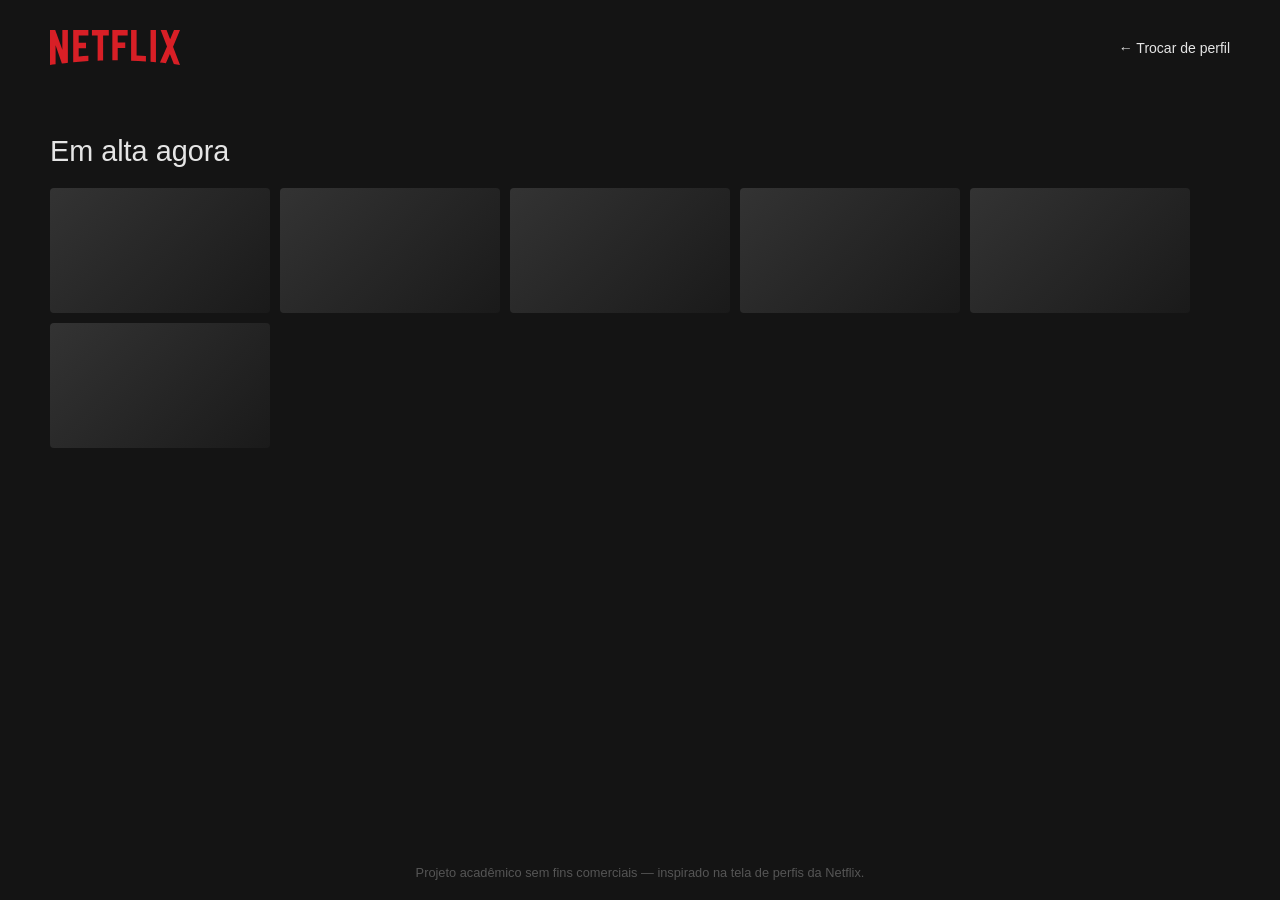
==== navegar.html @ 691b3936 "Cria tela de perfis da Netflix em HTML e CSS Página de seleção de perfis com 4 avatares, tela de nav" ====
<!DOCTYPE html>
<html lang="pt-br">
<head>
  <meta charset="UTF-8">
  <meta name="viewport" content="width=device-width, initial-scale=1.0">
  <title>Netflix - Em alta</title>
  <link rel="stylesheet" href="style.css">
</head>
<body>

  <header class="browse-header">
    <img src="assets/netflix-logo.svg" alt="Netflix" class="logo">
    <a href="index.html" class="back-link">&larr; Trocar de perfil</a>
  </header>

  <main class="browse-page">
    <h1>Em alta agora</h1>
    <div class="row">
      <div class="card"></div>
      <div class="card"></div>
      <div class="card"></div>
      <div class="card"></div>
      <div class="card"></div>
      <div class="card"></div>
    </div>
  </main>

  <footer>
    <p>Projeto acadêmico sem fins comerciais &mdash; inspirado na tela de perfis da Netflix.</p>
  </footer>

</body>
</html>
---- style.css ----
* {
  margin: 0;
  padding: 0;
  box-sizing: border-box;
}

body {
  background-color: #141414;
  color: #ffffff;
  font-family: Helvetica, Arial, sans-serif;
  min-height: 100vh;
  display: flex;
  flex-direction: column;
}

header {
  padding: 30px 50px;
}

.logo {
  height: 35px;
}

.browse-header {
  display: flex;
  justify-content: space-between;
  align-items: center;
}

.back-link {
  color: #e5e5e5;
  text-decoration: none;
  font-size: 14px;
}

.back-link:hover {
  color: #ffffff;
  text-decoration: underline;
}

main {
  flex: 1;
}

.profiles-page {
  display: flex;
  flex-direction: column;
  align-items: center;
  justify-content: center;
  text-align: center;
  padding: 40px 20px;
}

.profiles-page h1 {
  font-size: 2.5rem;
  font-weight: 400;
  margin-bottom: 40px;
}

.profiles-grid {
  display: flex;
  gap: 25px;
  flex-wrap: wrap;
  justify-content: center;
}

.profile {
  text-decoration: none;
  color: #808080;
  display: flex;
  flex-direction: column;
  align-items: center;
  gap: 10px;
  width: 150px;
}

.profile img {
  width: 150px;
  height: 150px;
  border-radius: 8px;
  border: 3px solid transparent;
  transition: border-color 0.2s ease;
}

.profile:hover img {
  border-color: #ffffff;
}

.profile:hover span {
  color: #ffffff;
}

.profile span {
  font-size: 1rem;
}

.avatar-wrap {
  position: relative;
  width: 150px;
  height: 150px;
}

.edit-mode img {
  filter: brightness(0.5);
}

.edit-icon {
  position: absolute;
  top: 50%;
  left: 50%;
  transform: translate(-50%, -50%);
  font-size: 2.5rem;
  color: #ffffff;
}

.add-icon {
  display: flex;
  align-items: center;
  justify-content: center;
  background-color: #2a2a2a;
  border-radius: 8px;
  font-size: 4rem;
  color: #808080;
  border: 3px solid transparent;
}

.add-profile:hover .add-icon {
  border-color: #ffffff;
  color: #ffffff;
}

.manage-profiles-btn {
  margin-top: 50px;
  padding: 10px 30px;
  border: 1px solid #808080;
  color: #808080;
  text-decoration: none;
  letter-spacing: 2px;
  font-size: 0.9rem;
  transition: all 0.2s ease;
}

.manage-profiles-btn:hover {
  color: #ffffff;
  border-color: #ffffff;
}

.browse-page {
  padding: 40px 50px;
}

.browse-page h1 {
  font-size: 1.8rem;
  font-weight: 400;
  margin-bottom: 20px;
  color: #e5e5e5;
}

.row {
  display: flex;
  gap: 10px;
  flex-wrap: wrap;
}

.card {
  width: 220px;
  height: 125px;
  background: linear-gradient(135deg, #333333, #1a1a1a);
  border-radius: 4px;
  transition: transform 0.2s ease;
}

.card:hover {
  transform: scale(1.05);
}

footer {
  text-align: center;
  padding: 20px;
  color: #555555;
  font-size: 0.8rem;
}
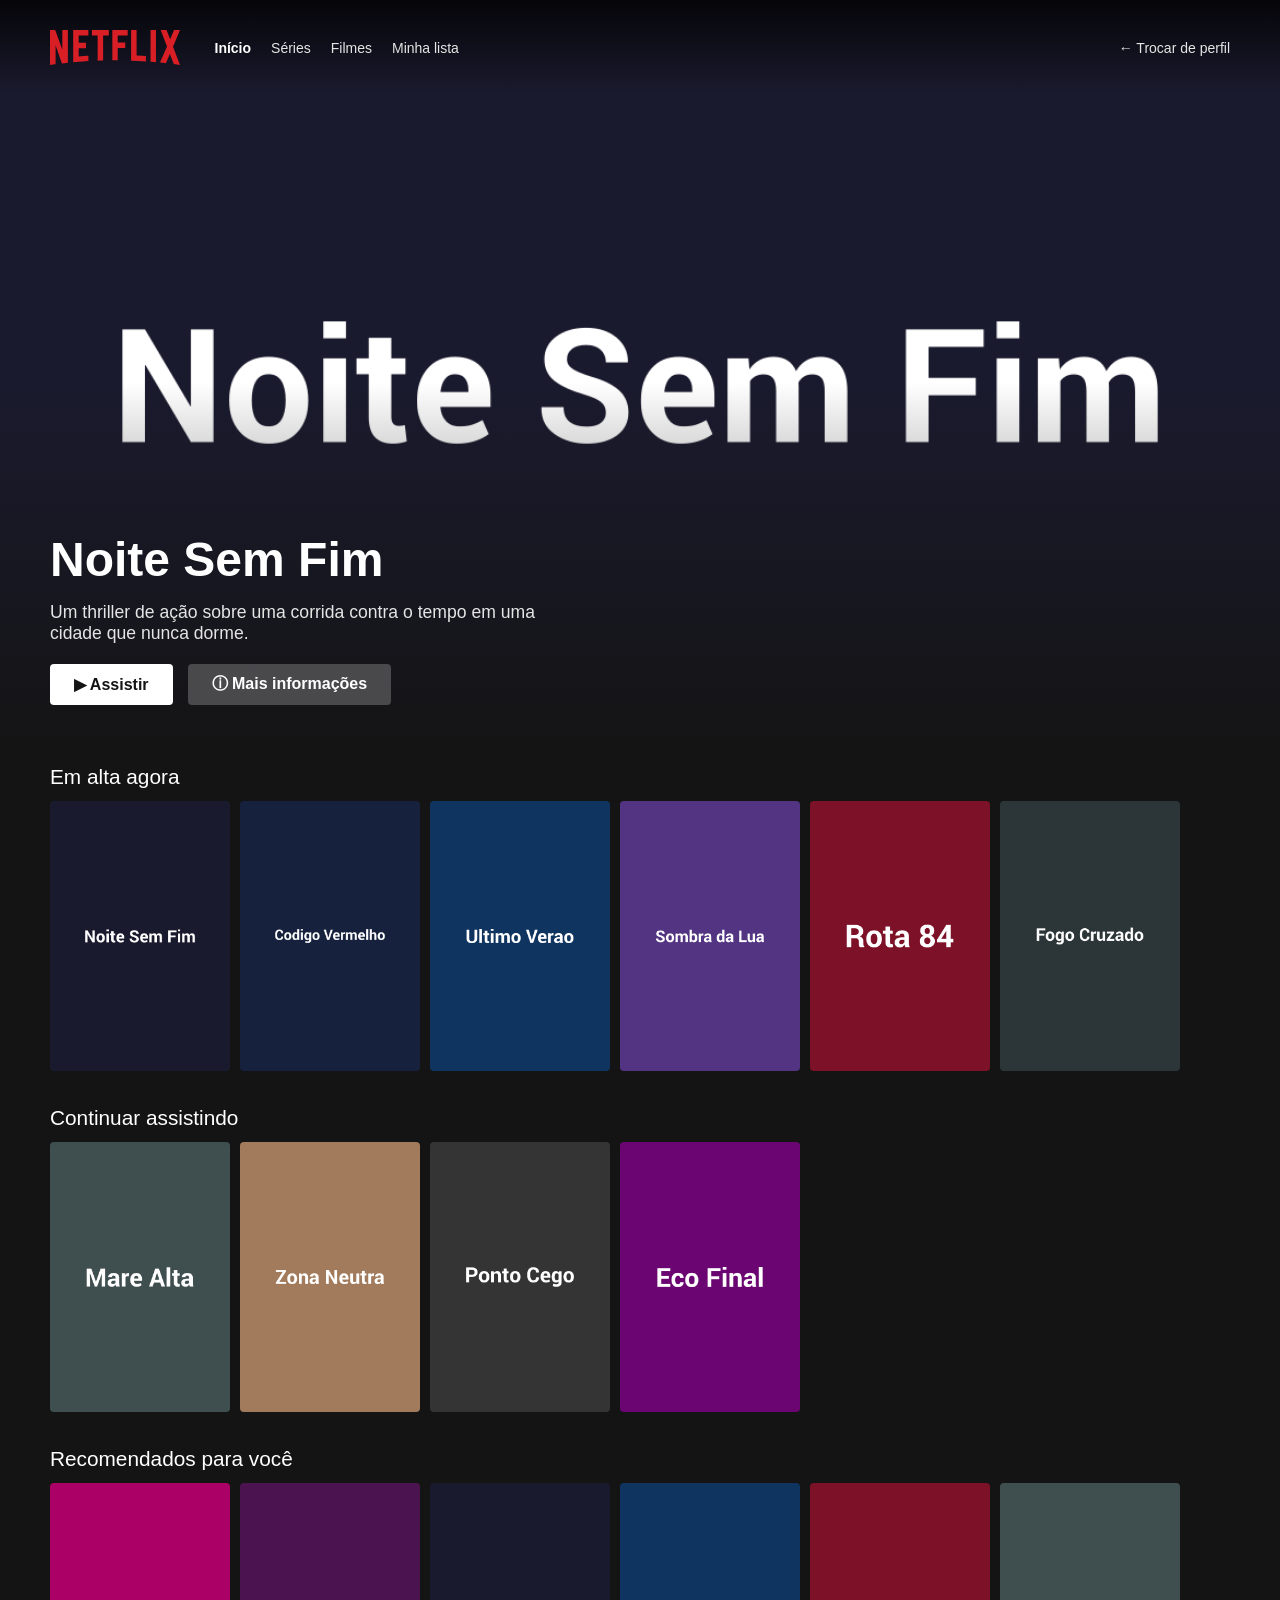
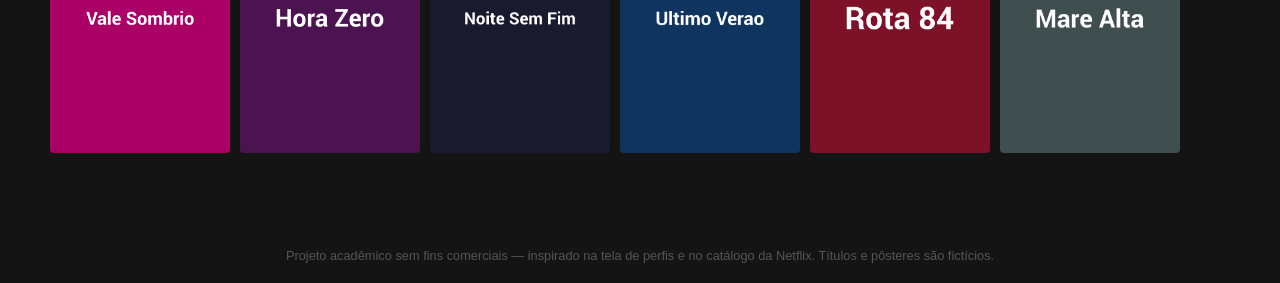
==== commit 5231f99e: "Adiciona página inicial com banner e fileiras de filmes Completa a tela de navegação pós-seleção de " ====
--- a/navegar.html
+++ b/navegar.html
@@ -3,30 +3,75 @@
 <head>
   <meta charset="UTF-8">
   <meta name="viewport" content="width=device-width, initial-scale=1.0">
-  <title>Netflix - Em alta</title>
+  <title>Netflix - Início</title>
   <link rel="stylesheet" href="style.css">
 </head>
 <body>
 
   <header class="browse-header">
-    <img src="assets/netflix-logo.svg" alt="Netflix" class="logo">
+    <div class="browse-header-left">
+      <img src="assets/netflix-logo.svg" alt="Netflix" class="logo">
+      <nav class="browse-nav">
+        <a href="navegar.html" class="active">Início</a>
+        <a href="#">Séries</a>
+        <a href="#">Filmes</a>
+        <a href="#">Minha lista</a>
+      </nav>
+    </div>
     <a href="index.html" class="back-link">&larr; Trocar de perfil</a>
   </header>
 
+  <section class="hero" style="background-image: url('assets/banner.png');">
+    <div class="hero-info">
+      <h1>Noite Sem Fim</h1>
+      <p>Um thriller de ação sobre uma corrida contra o tempo em uma cidade que nunca dorme.</p>
+      <div class="hero-buttons">
+        <a href="#" class="btn-play">&#9654; Assistir</a>
+        <a href="#" class="btn-info">&#9432; Mais informações</a>
+      </div>
+    </div>
+  </section>
+
   <main class="browse-page">
-    <h1>Em alta agora</h1>
+
     <div class="row">
-      <div class="card"></div>
-      <div class="card"></div>
-      <div class="card"></div>
-      <div class="card"></div>
-      <div class="card"></div>
-      <div class="card"></div>
+      <h2>Em alta agora</h2>
+      <div class="row-items">
+        <img src="assets/posters/poster1.png" alt="Noite Sem Fim" class="poster">
+        <img src="assets/posters/poster2.png" alt="Código Vermelho" class="poster">
+        <img src="assets/posters/poster3.png" alt="Último Verão" class="poster">
+        <img src="assets/posters/poster4.png" alt="Sombra da Lua" class="poster">
+        <img src="assets/posters/poster5.png" alt="Rota 84" class="poster">
+        <img src="assets/posters/poster6.png" alt="Fogo Cruzado" class="poster">
+      </div>
     </div>
+
+    <div class="row">
+      <h2>Continuar assistindo</h2>
+      <div class="row-items">
+        <img src="assets/posters/poster7.png" alt="Maré Alta" class="poster">
+        <img src="assets/posters/poster8.png" alt="Zona Neutra" class="poster">
+        <img src="assets/posters/poster9.png" alt="Ponto Cego" class="poster">
+        <img src="assets/posters/poster10.png" alt="Eco Final" class="poster">
+      </div>
+    </div>
+
+    <div class="row">
+      <h2>Recomendados para você</h2>
+      <div class="row-items">
+        <img src="assets/posters/poster11.png" alt="Vale Sombrio" class="poster">
+        <img src="assets/posters/poster12.png" alt="Hora Zero" class="poster">
+        <img src="assets/posters/poster1.png" alt="Noite Sem Fim" class="poster">
+        <img src="assets/posters/poster3.png" alt="Último Verão" class="poster">
+        <img src="assets/posters/poster5.png" alt="Rota 84" class="poster">
+        <img src="assets/posters/poster7.png" alt="Maré Alta" class="poster">
+      </div>
+    </div>
+
   </main>
 
   <footer>
-    <p>Projeto acadêmico sem fins comerciais &mdash; inspirado na tela de perfis da Netflix.</p>
+    <p>Projeto acadêmico sem fins comerciais &mdash; inspirado na tela de perfis e no catálogo da Netflix. Títulos e pôsteres são fictícios.</p>
   </footer>
 
 </body>
--- a/style.css
+++ b/style.css
@@ -25,6 +25,38 @@
   display: flex;
   justify-content: space-between;
   align-items: center;
+  position: absolute;
+  top: 0;
+  left: 0;
+  right: 0;
+  z-index: 10;
+  background: linear-gradient(180deg, rgba(0,0,0,0.8) 0%, rgba(0,0,0,0) 100%);
+}
+
+.browse-header-left {
+  display: flex;
+  align-items: center;
+  gap: 35px;
+}
+
+.browse-nav {
+  display: flex;
+  gap: 20px;
+}
+
+.browse-nav a {
+  color: #e5e5e5;
+  text-decoration: none;
+  font-size: 14px;
+}
+
+.browse-nav a.active {
+  color: #ffffff;
+  font-weight: bold;
+}
+
+.browse-nav a:hover {
+  color: #b3b3b3;
 }
 
 .back-link {
@@ -145,8 +177,80 @@
   border-color: #ffffff;
 }
 
+.hero {
+  position: relative;
+  height: 85vh;
+  background-size: cover;
+  background-position: center;
+  display: flex;
+  align-items: flex-end;
+}
+
+.hero::after {
+  content: "";
+  position: absolute;
+  bottom: 0;
+  left: 0;
+  right: 0;
+  height: 50%;
+  background: linear-gradient(180deg, rgba(20,20,20,0) 0%, #141414 100%);
+}
+
+.hero-info {
+  position: relative;
+  z-index: 2;
+  padding: 0 50px 60px;
+  max-width: 600px;
+}
+
+.hero-info h1 {
+  font-size: 3rem;
+  margin-bottom: 15px;
+}
+
+.hero-info p {
+  font-size: 1.1rem;
+  color: #e5e5e5;
+  margin-bottom: 20px;
+}
+
+.hero-buttons {
+  display: flex;
+  gap: 15px;
+}
+
+.btn-play,
+.btn-info {
+  display: inline-flex;
+  align-items: center;
+  gap: 8px;
+  padding: 10px 24px;
+  border-radius: 4px;
+  text-decoration: none;
+  font-size: 1rem;
+  font-weight: bold;
+}
+
+.btn-play {
+  background-color: #ffffff;
+  color: #141414;
+}
+
+.btn-play:hover {
+  background-color: #d6d6d6;
+}
+
+.btn-info {
+  background-color: rgba(109, 109, 110, 0.6);
+  color: #ffffff;
+}
+
+.btn-info:hover {
+  background-color: rgba(109, 109, 110, 0.4);
+}
+
 .browse-page {
-  padding: 40px 50px;
+  padding: 0 50px 40px;
 }
 
 .browse-page h1 {
@@ -157,21 +261,30 @@
 }
 
 .row {
+  margin-bottom: 35px;
+}
+
+.row h2 {
+  font-size: 1.3rem;
+  font-weight: 500;
+  margin-bottom: 12px;
+}
+
+.row-items {
   display: flex;
   gap: 10px;
   flex-wrap: wrap;
 }
 
-.card {
-  width: 220px;
-  height: 125px;
-  background: linear-gradient(135deg, #333333, #1a1a1a);
+.poster {
+  width: 180px;
   border-radius: 4px;
   transition: transform 0.2s ease;
-}
-
-.card:hover {
-  transform: scale(1.05);
+  cursor: pointer;
+}
+
+.poster:hover {
+  transform: scale(1.08);
 }
 
 footer {
